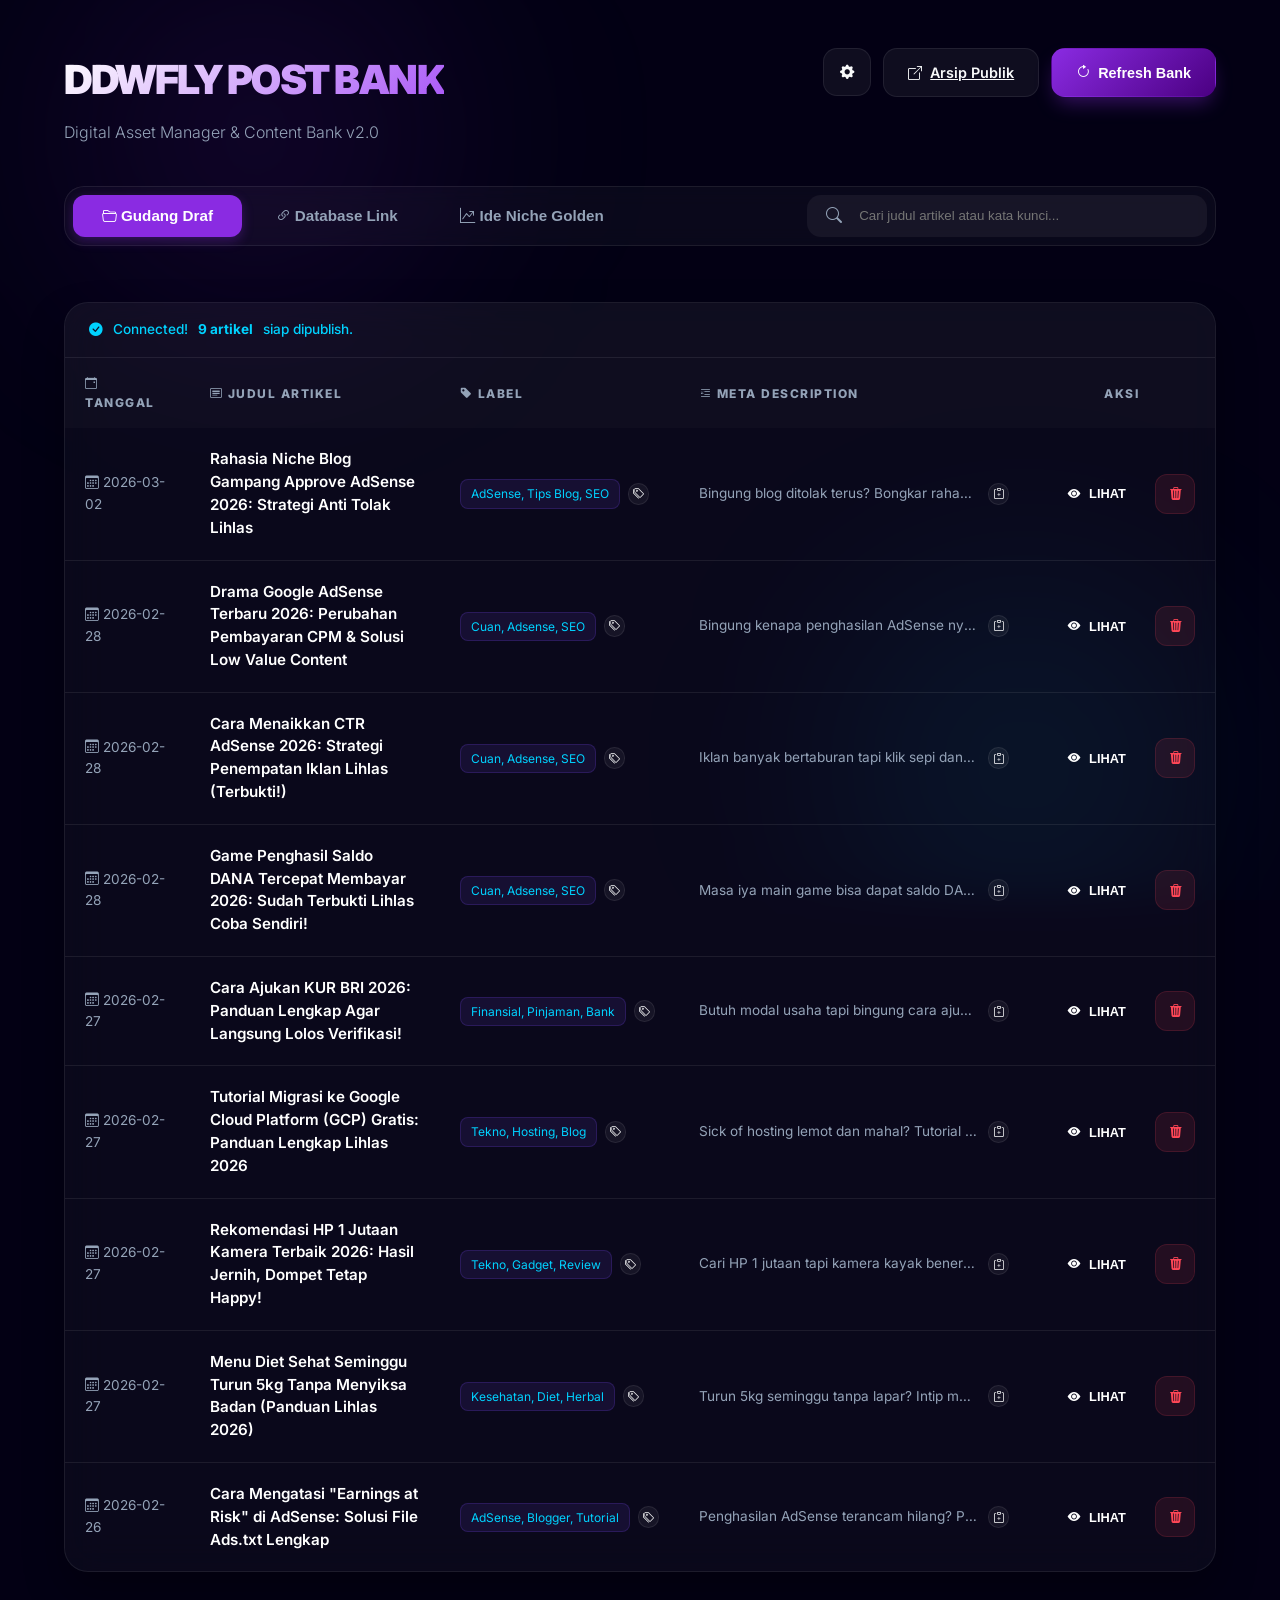
==== index.html @ 3c5c3997 "Add files via upload" ====
<!DOCTYPE html>
<html lang="id">

<head>
    <meta charset="UTF-8">
    <meta name="viewport" content="width=device-width, initial-scale=1.0">
    <title>ddwfly Post Bank | Digital Asset Manager</title>
    <link rel="preconnect" href="https://fonts.googleapis.com">
    <link rel="preconnect" href="https://fonts.gstatic.com" crossorigin>
    <link href="https://fonts.googleapis.com/css2?family=Inter:wght@300;400;500;600;700;800;900&display=swap"
        rel="stylesheet">
    <link rel="stylesheet" href="https://cdn.jsdelivr.net/npm/bootstrap-icons@1.11.1/font/bootstrap-icons.css">
    <link rel="stylesheet" href="style.css">
</head>

<body>
    <!-- Premium Background Effects -->
    <div class="background-glow">
        <div class="glow-1"></div>
        <div class="glow-2"></div>
    </div>

    <div class="container">
        <!-- HEADER -->
        <header>
            <div class="header-top">
                <div class="app-brand">
                    <h1>DDWFLY POST BANK</h1>
                    <p>Digital Asset Manager & Content Bank v2.0</p>
                </div>
                <div class="header-actions">
                    <button class="btn btn-ghost btn-icon" title="Pengaturan" onclick="switchSection('settings')">
                        <i class="bi bi-gear-fill"></i>
                    </button>
                    <a href="arsip-konten.html" target="_blank" class="btn btn-ghost" title="Lihat Mesin Backlink">
                        <i class="bi bi-box-arrow-up-right"></i> Arsip Publik
                    </a>
                    <button class="btn btn-primary" onclick="loadAllData()">
                        <i class="bi bi-arrow-clockwise"></i> Refresh Bank
                    </button>
                </div>
            </div>

            <!-- NAVIGATION & SEARCH -->
            <div class="nav-wrapper">
                <div class="tab-buttons">
                    <button id="tab-posts" class="tab-btn active" onclick="switchTab('posts')">
                        <i class="bi bi-folder2-open"></i> Gudang Draf
                    </button>
                    <button id="tab-links" class="tab-btn" onclick="switchTab('links')">
                        <i class="bi bi-link-45deg"></i> Database Link
                    </button>
                    <button id="tab-niche" class="tab-btn" onclick="switchTab('niche')">
                        <i class="bi bi-graph-up-arrow"></i> Ide Niche Golden
                    </button>
                </div>
                <div class="search-box">
                    <i class="bi bi-search"></i>
                    <input type="text" id="post-search" placeholder="Cari judul artikel atau kata kunci..."
                        onkeyup="filterData()">
                </div>
            </div>
        </header>

        <!-- POST LIST SECTION -->
        <main>
            <section id="posts-container" class="section active">
                <div class="glass-card">
                    <div class="card-status-bar" id="post-status">
                        <i class="bi bi-info-circle"></i> Memuat gudang draf...
                    </div>
                    <div class="table-container">
                        <table>
                            <thead>
                                <tr>
                                    <th><i class="bi bi-calendar-event"></i> Tanggal</th>
                                    <th><i class="bi bi-card-heading"></i> Judul Artikel</th>
                                    <th><i class="bi bi-tag-fill"></i> Label</th>
                                    <th><i class="bi bi-blockquote-left"></i> Meta Description</th>
                                    <th style="text-align: center;">Aksi</th>
                                </tr>
                            </thead>
                            <tbody id="post-list-body">
                                <!-- Data draf masuk di sini -->
                            </tbody>
                        </table>
                    </div>
                </div>
            </section>

            <!-- HIGH CPC NICHE SECTION -->
            <section id="niche-container" class="section">
                <div class="glass-card">
                    <div class="card-status-bar" id="niche-status">
                        <i class="bi bi-gem"></i> Ide Topik dengan CPC AdSense Tinggi (v2026)
                    </div>
                    <div class="table-container">
                        <table>
                            <thead>
                                <tr>
                                    <th><i class="bi bi-lightning-charge"></i> Topik Niche</th>
                                    <th><i class="bi bi-currency-dollar"></i> Estimasi CPC</th>
                                    <th><i class="bi bi-key-fill"></i> Saran Kata Kunci</th>
                                    <th style="text-align: center;">Aksi</th>
                                </tr>
                            </thead>
                            <tbody id="niche-list-body">
                                <!-- Data niche masuk di sini -->
                            </tbody>
                        </table>
                    </div>
                </div>
            </section>

            <!-- DATABASE LINKS SECTION -->
            <section id="links-container" class="section">
                <div class="glass-card">
                    <div class="card-status-bar" id="link-status">
                        <i class="bi bi-link-45deg"></i> Memuat database link...
                    </div>
                    <div class="table-container">
                        <table>
                            <thead>
                                <tr>
                                    <th><i class="bi bi-journal-text"></i> Judul Konten</th>
                                    <th><i class="bi bi-globe"></i> Full URL Link</th>
                                    <th style="text-align: center;">Aksi</th>
                                </tr>
                            </thead>
                            <tbody id="link-list-body">
                                <!-- Data link masuk di sini -->
                            </tbody>
                        </table>
                    </div>
                </div>
            </section>

            <!-- SETTINGS SECTION -->
            <section id="settings" class="section">
                <div class="glass-card" style="max-width: 600px; margin: 0 auto; padding: 2.5rem;">
                    <div
                        style="display: flex; justify-content: space-between; align-items: center; margin-bottom: 2rem;">
                        <h2 style="font-size: 1.5rem; font-weight: 800;">Pengaturan</h2>
                        <button class="btn btn-ghost btn-icon" onclick="switchSection('posts-container')"
                            style="width: 36px; height: 36px; border-radius: 50%;">&times;</button>
                    </div>
                    <div class="form-group">
                        <label>Gemini API Key</label>
                        <input type="password" id="api-key-input" placeholder="Masukkan API Key Bapak...">
                    </div>
                    <div class="form-group">
                        <label>Nama Penulis</label>
                        <input type="text" value="Lihlas" readonly style="opacity: 0.6; cursor: not-allowed;">
                    </div>
                    <button class="btn btn-primary" style="width: 100%; margin-top: 1rem;" onclick="saveApiKey()">Simpan
                        Perubahan</button>
                    <button class="btn btn-ghost" style="width: 100%; margin-top: 1rem;"
                        onclick="switchSection('posts-container')">Tutup & Kembali</button>
                </div>
            </section>
        </main>
    </div>

    <!-- MODAL POST VIEWER -->
    <div class="modal-overlay" id="modal-post-viewer">
        <div class="modal">
            <div class="modal-header">
                <h2 id="viewer-title">Judul Draf</h2>
                <button class="btn btn-ghost btn-icon" onclick="closeModal('post-viewer')"
                    style="width: 36px; height: 36px; border-radius: 50%;">&times;</button>
            </div>
            <div id="viewer-content" class="modal-body">
                <!-- Konten HTML muncul di sini -->
            </div>
            <div class="modal-footer">
                <button class="btn btn-ghost" onclick="closeModal('post-viewer')">Tutup</button>
                <button class="btn btn-primary" onclick="copyViewerContent()">
                    <i class="bi bi-clipboard-check"></i> Salin Kode HTML
                </button>
            </div>
        </div>
    </div>

    <!-- LOAD DATA SCRIPTS -->
    <script src="post_bank.js"></script>
    <script src="internal_links.js"></script>
    <script src="high_cpc_niche.js"></script>
    <script src="script.js"></script>
</body>

</html>
---- style.css ----
:root {
    --bg-color: #030014;
    --card-bg: rgba(255, 255, 255, 0.03);
    --card-border: rgba(255, 255, 255, 0.08);
    --primary: #8a2be2;
    --primary-alt: #4b0082;
    --accent: #00d2ff;
    --accent-glow: rgba(0, 210, 255, 0.3);
    --text-main: #f8f9fa;
    --text-dim: #94a3b8;
    --danger: #ff4d4d;
    --success: #00e676;
    --font-family: 'Inter', -apple-system, BlinkMacSystemFont, 'Segoe UI', Roboto, sans-serif;
    --transition: all 0.3s cubic-bezier(0.4, 0, 0.2, 1);
}

* {
    margin: 0;
    padding: 0;
    box-sizing: border-box;
}

body {
    background-color: var(--bg-color);
    color: var(--text-main);
    font-family: var(--font-family);
    overflow-x: hidden;
    line-height: 1.6;
    min-height: 100vh;
}

/* --- PREMIUM BACKGROUND --- */
.background-glow {
    position: fixed;
    top: 0;
    left: 0;
    width: 100%;
    height: 100%;
    z-index: -1;
    overflow: hidden;
    pointer-events: none;
}

.glow-1 {
    position: absolute;
    top: -10%;
    left: -5%;
    width: 50%;
    height: 50%;
    background: radial-gradient(circle, rgba(138, 43, 226, 0.15) 0%, transparent 70%);
    filter: blur(100px);
    animation: drift 20s infinite alternate;
}

.glow-2 {
    position: absolute;
    bottom: -10%;
    right: -5%;
    width: 50%;
    height: 50%;
    background: radial-gradient(circle, rgba(0, 210, 255, 0.1) 0%, transparent 70%);
    filter: blur(100px);
    animation: drift 25s infinite alternate-reverse;
}

@keyframes drift {
    from {
        transform: translate(0, 0);
    }

    to {
        transform: translate(5%, 5%);
    }
}

/* --- CONTAINER --- */
.container {
    max-width: 1200px;
    margin: 0 auto;
    padding: 3rem 1.5rem;
}

/* --- HEADER --- */
header {
    margin-bottom: 3.5rem;
}

.header-top {
    display: flex;
    justify-content: space-between;
    align-items: flex-start;
    margin-bottom: 2.5rem;
}

.app-brand h1 {
    font-size: 2.5rem;
    font-weight: 900;
    letter-spacing: -1.5px;
    background: linear-gradient(135deg, #fff 0%, #a855f7 100%);
    -webkit-background-clip: text;
    -webkit-text-fill-color: transparent;
    margin-bottom: 0.5rem;
}

.app-brand p {
    font-size: 1rem;
    color: var(--text-dim);
    font-weight: 300;
}

.header-actions {
    display: flex;
    gap: 12px;
}

/* --- BUTTONS --- */
.btn {
    padding: 0.75rem 1.5rem;
    border-radius: 14px;
    font-weight: 600;
    cursor: pointer;
    transition: var(--transition);
    display: flex;
    align-items: center;
    gap: 8px;
    font-size: 0.9rem;
    border: 1px solid transparent;
}

.btn-primary {
    background: linear-gradient(135deg, var(--primary), var(--primary-alt));
    color: white;
    box-shadow: 0 10px 20px -5px rgba(138, 43, 226, 0.4);
}

.btn-primary:hover {
    transform: translateY(-2px);
    box-shadow: 0 15px 25px -5px rgba(138, 43, 226, 0.6);
}

.btn-ghost {
    background: rgba(255, 255, 255, 0.05);
    border: 1px solid var(--card-border);
    color: var(--text-main);
}

.btn-ghost:hover {
    background: rgba(255, 255, 255, 0.1);
    border-color: rgba(255, 255, 255, 0.2);
}

.btn-icon {
    width: 48px;
    height: 48px;
    justify-content: center;
    padding: 0;
}

/* --- NAVIGATION / TABS --- */
.nav-wrapper {
    display: flex;
    justify-content: space-between;
    align-items: center;
    background: rgba(255, 255, 255, 0.03);
    padding: 8px;
    border-radius: 20px;
    border: 1px solid var(--card-border);
    backdrop-filter: blur(10px);
}

.tab-buttons {
    display: flex;
    gap: 5px;
}

.tab-btn {
    padding: 0.8rem 1.8rem;
    border-radius: 12px;
    border: none;
    background: transparent;
    color: var(--text-dim);
    font-weight: 600;
    cursor: pointer;
    transition: var(--transition);
    font-size: 0.95rem;
}

.tab-btn.active {
    background: var(--primary);
    color: white;
    box-shadow: 0 4px 12px rgba(138, 43, 226, 0.3);
}

.search-box {
    position: relative;
    max-width: 400px;
    width: 100%;
}

.search-box i {
    position: absolute;
    left: 1.2rem;
    top: 50%;
    transform: translateY(-50%);
    color: var(--text-dim);
}

.search-box input {
    width: 100%;
    background: rgba(255, 255, 255, 0.05);
    border: 1px solid transparent;
    border-radius: 14px;
    padding: 0.8rem 1rem 0.8rem 3.2rem;
    color: white;
    outline: none;
    transition: var(--transition);
}

.search-box input:focus {
    background: rgba(255, 255, 255, 0.08);
    border-color: var(--primary);
    box-shadow: 0 0 0 4px rgba(138, 43, 226, 0.2);
}

/* --- CARDS & TABLES --- */
.glass-card {
    background: var(--card-bg);
    border: 1px solid var(--card-border);
    border-radius: 24px;
    padding: 0;
    backdrop-filter: blur(20px);
    overflow: hidden;
    box-shadow: 0 20px 40px rgba(0, 0, 0, 0.3);
}

.card-status-bar {
    padding: 1rem 1.5rem;
    background: rgba(255, 255, 255, 0.02);
    border-bottom: 1px solid var(--card-border);
    display: flex;
    align-items: center;
    gap: 10px;
    color: var(--accent);
    font-size: 0.85rem;
    font-weight: 500;
}

.table-container {
    overflow-x: auto;
}

table {
    width: 100%;
    border-collapse: collapse;
}

th {
    padding: 1rem 1.25rem;
    text-align: left;
    font-size: 0.75rem;
    text-transform: uppercase;
    letter-spacing: 1.5px;
    color: var(--text-dim);
    font-weight: 800;
    background: rgba(255, 255, 255, 0.02);
}

td {
    padding: 1.25rem;
    border-bottom: 1px solid var(--card-border);
    font-size: 0.95rem;
    vertical-align: middle;
}

tr {
    transition: var(--transition);
}

tr:hover {
    background: rgba(255, 255, 255, 0.03);
}

tr:last-child td {
    border-bottom: none;
}

.date-cell {
    width: 130px;
    color: var(--text-dim);
    font-size: 0.85rem;
}

.title-cell {
    font-weight: 600;
    color: #fff;
    min-width: 250px;
    line-height: 1.5;
}

.label-cell {
    width: 220px;
}

.meta-cell {
    color: var(--text-dim);
    max-width: 350px;
    white-space: nowrap;
    overflow: hidden;
    text-overflow: ellipsis;
}

.meta-cell a:hover {
    text-decoration: underline !important;
    opacity: 0.8;
}

/* Action Buttons */
.action-wrapper {
    display: flex;
    align-items: center;
    justify-content: center;
    gap: 10px;
}

.btn-view {
    padding: 0.6rem 1.2rem;
    background: var(--primary-gradient);
    color: #fff !important;
    border-radius: 12px;
    font-weight: 600;
    font-size: 0.8rem;
    display: flex;
    align-items: center;
    gap: 8px;
    border: none;
    cursor: pointer;
    transition: var(--transition);
}

.btn-delete {
    width: 40px;
    height: 40px;
    display: flex;
    align-items: center;
    justify-content: center;
    background: rgba(255, 71, 87, 0.1);
    color: #ff4757;
    border: 1px solid rgba(255, 71, 87, 0.15);
    border-radius: 12px;
    transition: var(--transition);
    cursor: pointer;
}

.btn-delete:hover {
    background: #ff4757;
    color: #fff;
    transform: translateY(-2px);
}

/* --- SECTIONS --- */
.section {
    display: none;
    animation: slideUp 0.6s cubic-bezier(0.16, 1, 0.3, 1);
}

.section.active {
    display: block;
}

@keyframes slideUp {
    from {
        opacity: 0;
        transform: translateY(20px);
    }

    to {
        opacity: 1;
        transform: translateY(0);
    }
}

/* --- MODAL --- */
.modal-overlay {
    position: fixed;
    top: 0;
    left: 0;
    width: 100%;
    height: 100%;
    background: rgba(0, 0, 0, 0.85);
    backdrop-filter: blur(12px);
    display: none;
    z-index: 1000;
    align-items: center;
    justify-content: center;
    padding: 2rem;
}

.modal {
    background: #0a0a0f;
    width: 100%;
    max-width: 1100px;
    height: 90vh;
    border-radius: 32px;
    border: 1px solid var(--card-border);
    display: flex;
    flex-direction: column;
    overflow: hidden;
    box-shadow: 0 50px 100px -20px rgba(0, 0, 0, 0.7);
}

.modal-header {
    padding: 1.5rem 2.5rem;
    border-bottom: 1px solid var(--card-border);
    display: flex;
    justify-content: space-between;
    align-items: center;
    background: rgba(255, 255, 255, 0.02);
}

.modal-header h2 {
    font-size: 1.25rem;
    color: var(--accent);
}

.modal-body {
    flex: 1;
    overflow-y: auto;
    padding: 3rem;
    background: #ffffff;
    color: #1a1a1a;
    font-family: 'Georgia', serif;
    line-height: 1.8;
}

.modal-footer {
    padding: 1.5rem 2.5rem;
    border-top: 1px solid var(--card-border);
    display: flex;
    justify-content: flex-end;
    gap: 12px;
    background: rgba(255, 255, 255, 0.02);
}

/* --- UTILS --- */
.spin {
    animation: rotate 1.5s linear infinite;
    display: inline-block;
}

@keyframes rotate {
    from {
        transform: rotate(0deg);
    }

    to {
        transform: rotate(360deg);
    }
}

.form-group {
    margin-bottom: 1.5rem;
}

.form-group label {
    display: block;
    margin-bottom: 0.6rem;
    font-size: 0.85rem;
    font-weight: 600;
    color: var(--text-dim);
}

.form-group input {
    width: 100%;
    background: rgba(255, 255, 255, 0.05);
    border: 1px solid var(--card-border);
    border-radius: 12px;
    padding: 1rem;
    color: white;
    outline: none;
}

.form-group input:focus {
    border-color: var(--primary);
}

/* Scrollbars */
::-webkit-scrollbar {
    width: 10px;
}

::-webkit-scrollbar-track {
    background: rgba(255, 255, 255, 0.02);
}

::-webkit-scrollbar-thumb {
    background: rgba(255, 255, 255, 0.1);
    border-radius: 10px;
}

::-webkit-scrollbar-thumb:hover {
    background: rgba(255, 255, 255, 0.2);
}

/* Modal Body Scrollbar */
.modal-body::-webkit-scrollbar-track {
    background: #f1f1f1;
}

.modal-body::-webkit-scrollbar-thumb {
    background: #ccc;
}
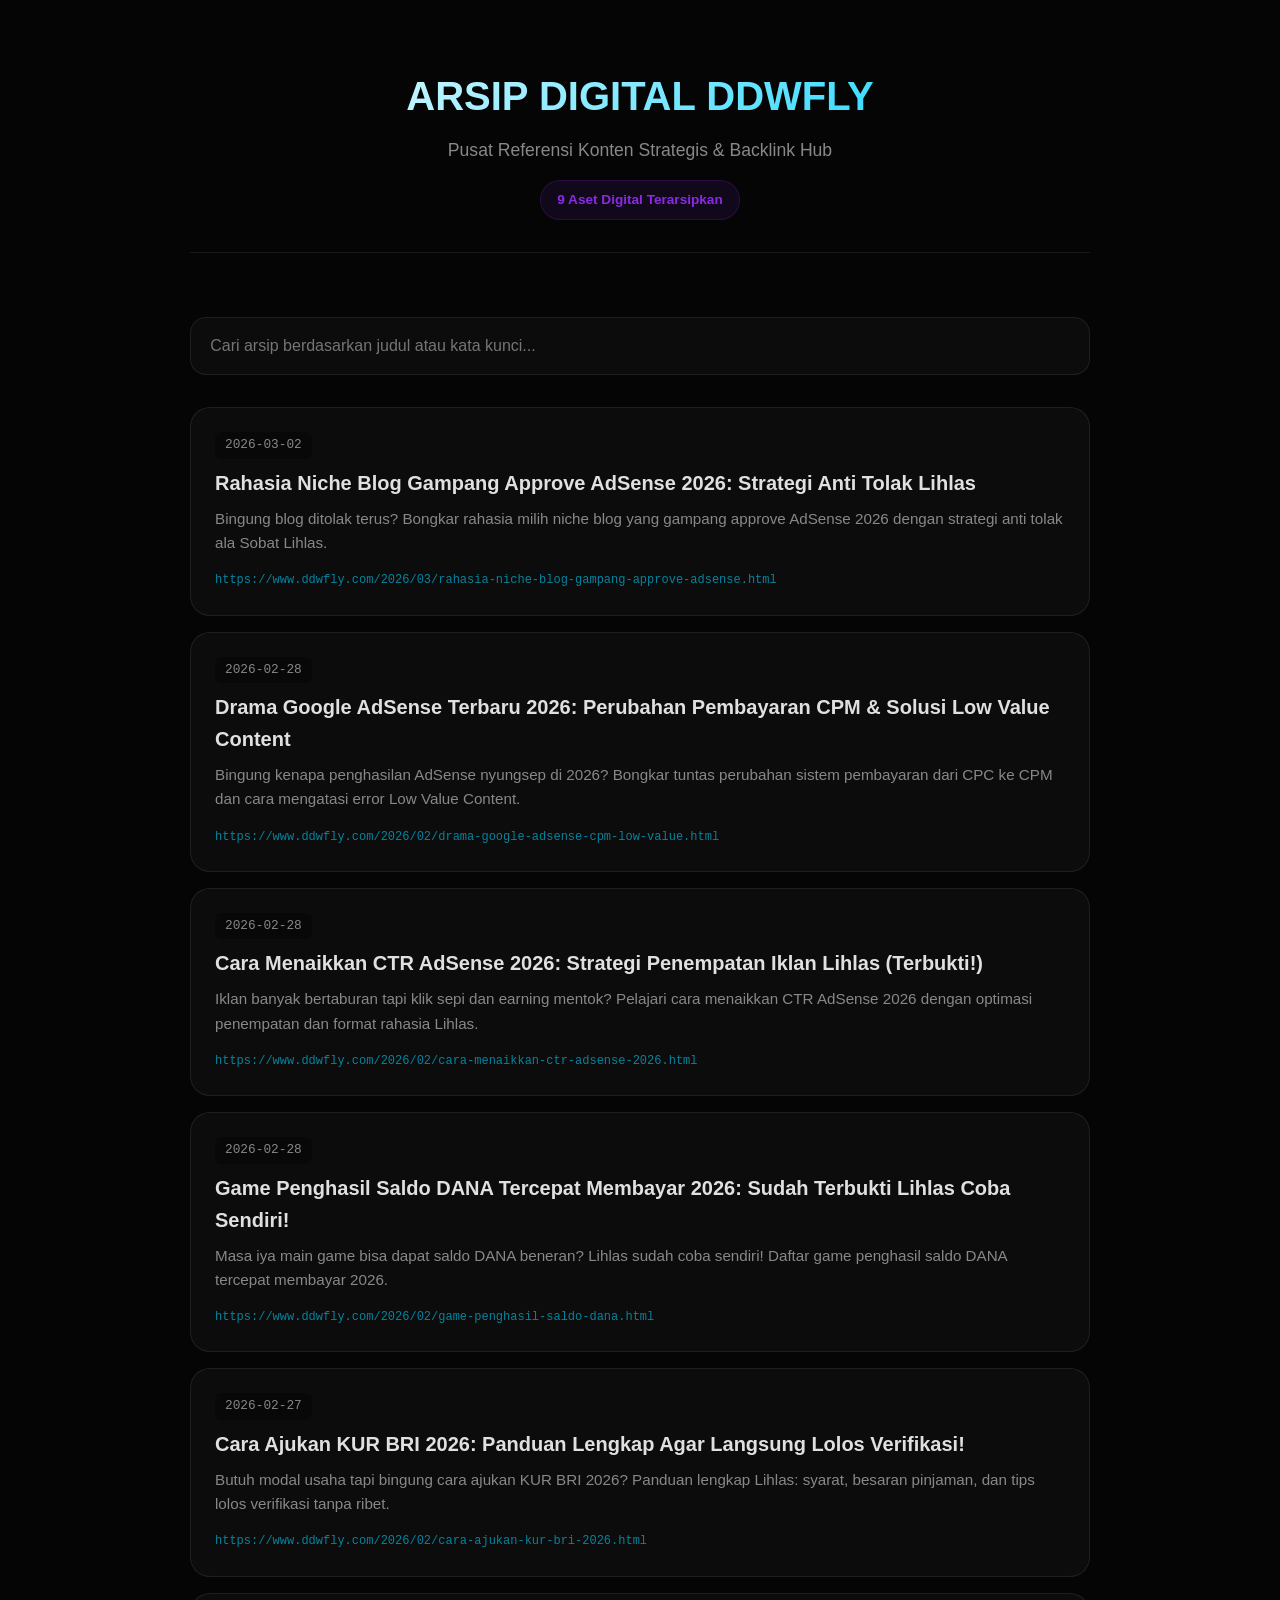
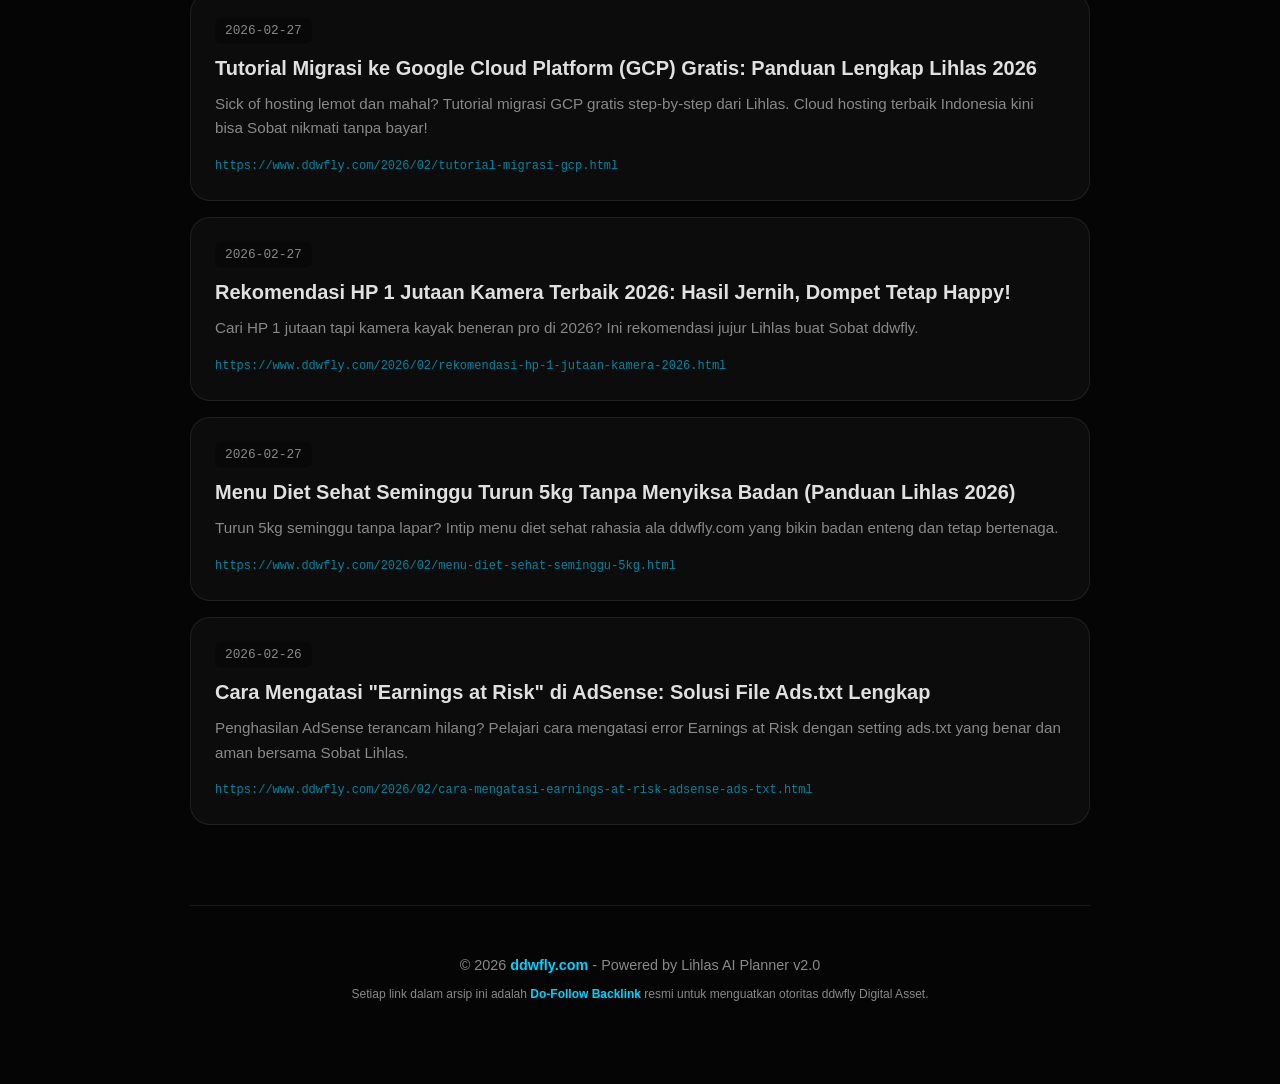
==== commit 20748756: "Add files via upload" ====
--- a/index.html
+++ b/index.html
@@ -4,188 +4,290 @@
 <head>
     <meta charset="UTF-8">
     <meta name="viewport" content="width=device-width, initial-scale=1.0">
-    <title>ddwfly Post Bank | Digital Asset Manager</title>
+    <title>Arsip Digital ddwfly | Pustaka Konten & Backlink Hub 2026</title>
+    <meta name="description"
+        content="Koleksi lengkap artikel, panduan SEO, dan tutorial teknologi terbaru dari ddwfly.com. Sumber referensi terverifikasi oleh Sobat Lihlas.">
+
+    <!-- Google Fonts -->
     <link rel="preconnect" href="https://fonts.googleapis.com">
     <link rel="preconnect" href="https://fonts.gstatic.com" crossorigin>
-    <link href="https://fonts.googleapis.com/css2?family=Inter:wght@300;400;500;600;700;800;900&display=swap"
+    <link
+        href="https://fonts.googleapis.com/css2?family=Plus+Jakarta+Sans:wght@300;400;600;800&family=JetBrains+Mono:wght@400;700&display=swap"
         rel="stylesheet">
-    <link rel="stylesheet" href="https://cdn.jsdelivr.net/npm/bootstrap-icons@1.11.1/font/bootstrap-icons.css">
-    <link rel="stylesheet" href="style.css">
+
+    <style>
+        :root {
+            --bg: #050505;
+            --accent: #00d2ff;
+            --primary: #8a2be2;
+            --text-main: #e0e0e0;
+            --text-dim: #888888;
+            --card-bg: rgba(255, 255, 255, 0.03);
+            --border: rgba(255, 255, 255, 0.08);
+        }
+
+        * {
+            margin: 0;
+            padding: 0;
+            box-sizing: border-box;
+        }
+
+        body {
+            background-color: var(--bg);
+            color: var(--text-main);
+            font-family: 'Plus Jakarta Sans', sans-serif;
+            line-height: 1.6;
+            padding: 2rem 1rem;
+        }
+
+        .container {
+            max-width: 900px;
+            margin: 0 auto;
+        }
+
+        header {
+            text-align: center;
+            margin-bottom: 4rem;
+            padding: 2rem 0;
+            border-bottom: 1px solid var(--border);
+        }
+
+        header h1 {
+            font-size: 2.5rem;
+            font-weight: 800;
+            background: linear-gradient(135deg, #fff, var(--accent));
+            -webkit-background-clip: text;
+            -webkit-text-fill-color: transparent;
+            margin-bottom: 0.5rem;
+        }
+
+        header p {
+            color: var(--text-dim);
+            font-size: 1.1rem;
+        }
+
+        .archive-stats {
+            display: inline-block;
+            margin-top: 1rem;
+            padding: 0.5rem 1rem;
+            background: rgba(138, 43, 226, 0.1);
+            border: 1px solid rgba(138, 43, 226, 0.2);
+            border-radius: 50px;
+            font-size: 0.85rem;
+            color: var(--primary);
+            font-weight: 600;
+        }
+
+        /* --- SEARCH BOX --- */
+        .search-container {
+            margin-bottom: 2rem;
+        }
+
+        #search-input {
+            width: 100%;
+            background: var(--card-bg);
+            border: 1px solid var(--border);
+            padding: 1.2rem;
+            border-radius: 16px;
+            color: white;
+            font-size: 1rem;
+            outline: none;
+            transition: all 0.3s ease;
+        }
+
+        #search-input:focus {
+            border-color: var(--accent);
+            box-shadow: 0 0 20px rgba(0, 210, 255, 0.1);
+        }
+
+        /* --- LIST STYLE --- */
+        .item-list {
+            list-style: none;
+        }
+
+        .item {
+            display: flex;
+            flex-direction: column;
+            padding: 1.5rem;
+            margin-bottom: 1rem;
+            background: var(--card-bg);
+            border: 1px solid var(--border);
+            border-radius: 20px;
+            transition: all 0.3s cubic-bezier(0.4, 0, 0.2, 1);
+            text-decoration: none;
+        }
+
+        .item:hover {
+            transform: translateX(10px);
+            background: rgba(255, 255, 255, 0.05);
+            border-color: var(--accent);
+        }
+
+        .item-header {
+            display: flex;
+            justify-content: space-between;
+            align-items: center;
+            margin-bottom: 0.5rem;
+        }
+
+        .date {
+            font-family: 'JetBrains Mono', monospace;
+            font-size: 0.8rem;
+            color: var(--text-dim);
+            background: rgba(0, 0, 0, 0.3);
+            padding: 3px 10px;
+            border-radius: 6px;
+        }
+
+        .title {
+            font-size: 1.25rem;
+            font-weight: 700;
+            color: var(--text-main);
+            margin-bottom: 0.5rem;
+        }
+
+        .description {
+            font-size: 0.95rem;
+            color: var(--text-dim);
+            display: -webkit-box;
+            -webkit-line-clamp: 2;
+            -webkit-box-orient: vertical;
+            overflow: hidden;
+        }
+
+        .url-preview {
+            margin-top: 1rem;
+            font-family: 'JetBrains Mono', monospace;
+            font-size: 0.75rem;
+            color: var(--accent);
+            opacity: 0.6;
+            word-break: break-all;
+        }
+
+        /* --- FOOTER --- */
+        footer {
+            margin-top: 5rem;
+            text-align: center;
+            padding: 3rem 0;
+            border-top: 1px solid var(--border);
+            color: var(--text-dim);
+            font-size: 0.9rem;
+        }
+
+        footer strong {
+            color: var(--accent);
+        }
+
+        /* LOADING SPIN */
+        .loading {
+            text-align: center;
+            padding: 4rem;
+            color: var(--accent);
+            font-weight: 700;
+        }
+
+        @media (max-width: 600px) {
+            header h1 {
+                font-size: 1.8rem;
+            }
+
+            .item:hover {
+                transform: none;
+            }
+        }
+    </style>
 </head>
 
 <body>
-    <!-- Premium Background Effects -->
-    <div class="background-glow">
-        <div class="glow-1"></div>
-        <div class="glow-2"></div>
+
+    <div class="container">
+        <header>
+            <h1>ARSIP DIGITAL DDWFLY</h1>
+            <p>Pusat Referensi Konten Strategis & Backlink Hub</p>
+            <div id="stats" class="archive-stats">Menghitung database...</div>
+        </header>
+
+        <div class="search-container">
+            <input type="text" id="search-input" placeholder="Cari arsip berdasarkan judul atau kata kunci..."
+                onkeyup="filterItems()">
+        </div>
+
+        <div id="loading" class="loading">SINKRONISASI DATABASE...</div>
+        <div id="archive-list" class="item-list"></div>
+
+        <footer>
+            <p>&copy; 2026 <strong>ddwfly.com</strong> - Powered by Lihlas AI Planner v2.0</p>
+            <p style="margin-top: 8px; font-size: 0.75rem;">Setiap link dalam arsip ini adalah <strong>Do-Follow
+                    Backlink</strong> resmi untuk menguatkan otoritas ddwfly Digital Asset.</p>
+        </footer>
     </div>
 
-    <div class="container">
-        <!-- HEADER -->
-        <header>
-            <div class="header-top">
-                <div class="app-brand">
-                    <h1>DDWFLY POST BANK</h1>
-                    <p>Digital Asset Manager & Content Bank v2.0</p>
-                </div>
-                <div class="header-actions">
-                    <button class="btn btn-ghost btn-icon" title="Pengaturan" onclick="switchSection('settings')">
-                        <i class="bi bi-gear-fill"></i>
-                    </button>
-                    <a href="arsip-konten.html" target="_blank" class="btn btn-ghost" title="Lihat Mesin Backlink">
-                        <i class="bi bi-box-arrow-up-right"></i> Arsip Publik
-                    </a>
-                    <button class="btn btn-primary" onclick="loadAllData()">
-                        <i class="bi bi-arrow-clockwise"></i> Refresh Bank
-                    </button>
-                </div>
-            </div>
-
-            <!-- NAVIGATION & SEARCH -->
-            <div class="nav-wrapper">
-                <div class="tab-buttons">
-                    <button id="tab-posts" class="tab-btn active" onclick="switchTab('posts')">
-                        <i class="bi bi-folder2-open"></i> Gudang Draf
-                    </button>
-                    <button id="tab-links" class="tab-btn" onclick="switchTab('links')">
-                        <i class="bi bi-link-45deg"></i> Database Link
-                    </button>
-                    <button id="tab-niche" class="tab-btn" onclick="switchTab('niche')">
-                        <i class="bi bi-graph-up-arrow"></i> Ide Niche Golden
-                    </button>
-                </div>
-                <div class="search-box">
-                    <i class="bi bi-search"></i>
-                    <input type="text" id="post-search" placeholder="Cari judul artikel atau kata kunci..."
-                        onkeyup="filterData()">
-                </div>
-            </div>
-        </header>
-
-        <!-- POST LIST SECTION -->
-        <main>
-            <section id="posts-container" class="section active">
-                <div class="glass-card">
-                    <div class="card-status-bar" id="post-status">
-                        <i class="bi bi-info-circle"></i> Memuat gudang draf...
+    <!-- DATA SOURCE (OFFLINE FALLBACK) -->
+    <script src="post_bank.js"></script>
+
+    <!-- DATA FETCHER SCRIPT -->
+    <script>
+        let allData = [];
+
+        async function init() {
+            try {
+                // 1. Coba fetch JSON (Berhasil jika di hosting/server)
+                const response = await fetch('post_bank.json?t=' + new Date().getTime());
+                allData = await response.json();
+                console.log("Database Sync: JSON Connected.");
+            } catch (err) {
+                // 2. Fallback ke post_bank.js (Berhasil jika dijalankan lokal/file protocol)
+                console.warn("Database Sync: JSON Failed, switching to JS source...");
+                if (typeof offlinePostData !== 'undefined') {
+                    allData = offlinePostData;
+                } else {
+                    document.getElementById('loading').innerHTML = "<span style='color:red;'>Gagal sinkron database. Pastikan file post_bank.json atau post_bank.js ada di folder ini.</span>";
+                    return;
+                }
+            }
+
+            // Sortir terbaru
+            allData.sort((a, b) => (b.date || '').localeCompare(a.date || ''));
+
+            renderItems(allData);
+            document.getElementById('loading').style.display = 'none';
+            document.getElementById('stats').innerText = `${allData.length} Aset Digital Terarsipkan`;
+        }
+
+        function renderItems(data) {
+            const listContainer = document.getElementById('archive-list');
+            listContainer.innerHTML = '';
+
+            data.forEach(item => {
+                const article = document.createElement('a');
+                article.href = item.url;
+                article.target = "_blank";
+                article.className = 'item';
+                article.innerHTML = `
+                    <div class="item-header">
+                        <span class="date">${item.date || 'No Date'}</span>
+                        <span style="color: var(--accent); font-size: 1.2rem;"><i class="bi bi-box-arrow-up-right"></i></span>
                     </div>
-                    <div class="table-container">
-                        <table>
-                            <thead>
-                                <tr>
-                                    <th><i class="bi bi-calendar-event"></i> Tanggal</th>
-                                    <th><i class="bi bi-card-heading"></i> Judul Artikel</th>
-                                    <th><i class="bi bi-tag-fill"></i> Label</th>
-                                    <th><i class="bi bi-blockquote-left"></i> Meta Description</th>
-                                    <th style="text-align: center;">Aksi</th>
-                                </tr>
-                            </thead>
-                            <tbody id="post-list-body">
-                                <!-- Data draf masuk di sini -->
-                            </tbody>
-                        </table>
-                    </div>
-                </div>
-            </section>
-
-            <!-- HIGH CPC NICHE SECTION -->
-            <section id="niche-container" class="section">
-                <div class="glass-card">
-                    <div class="card-status-bar" id="niche-status">
-                        <i class="bi bi-gem"></i> Ide Topik dengan CPC AdSense Tinggi (v2026)
-                    </div>
-                    <div class="table-container">
-                        <table>
-                            <thead>
-                                <tr>
-                                    <th><i class="bi bi-lightning-charge"></i> Topik Niche</th>
-                                    <th><i class="bi bi-currency-dollar"></i> Estimasi CPC</th>
-                                    <th><i class="bi bi-key-fill"></i> Saran Kata Kunci</th>
-                                    <th style="text-align: center;">Aksi</th>
-                                </tr>
-                            </thead>
-                            <tbody id="niche-list-body">
-                                <!-- Data niche masuk di sini -->
-                            </tbody>
-                        </table>
-                    </div>
-                </div>
-            </section>
-
-            <!-- DATABASE LINKS SECTION -->
-            <section id="links-container" class="section">
-                <div class="glass-card">
-                    <div class="card-status-bar" id="link-status">
-                        <i class="bi bi-link-45deg"></i> Memuat database link...
-                    </div>
-                    <div class="table-container">
-                        <table>
-                            <thead>
-                                <tr>
-                                    <th><i class="bi bi-journal-text"></i> Judul Konten</th>
-                                    <th><i class="bi bi-globe"></i> Full URL Link</th>
-                                    <th style="text-align: center;">Aksi</th>
-                                </tr>
-                            </thead>
-                            <tbody id="link-list-body">
-                                <!-- Data link masuk di sini -->
-                            </tbody>
-                        </table>
-                    </div>
-                </div>
-            </section>
-
-            <!-- SETTINGS SECTION -->
-            <section id="settings" class="section">
-                <div class="glass-card" style="max-width: 600px; margin: 0 auto; padding: 2.5rem;">
-                    <div
-                        style="display: flex; justify-content: space-between; align-items: center; margin-bottom: 2rem;">
-                        <h2 style="font-size: 1.5rem; font-weight: 800;">Pengaturan</h2>
-                        <button class="btn btn-ghost btn-icon" onclick="switchSection('posts-container')"
-                            style="width: 36px; height: 36px; border-radius: 50%;">&times;</button>
-                    </div>
-                    <div class="form-group">
-                        <label>Gemini API Key</label>
-                        <input type="password" id="api-key-input" placeholder="Masukkan API Key Bapak...">
-                    </div>
-                    <div class="form-group">
-                        <label>Nama Penulis</label>
-                        <input type="text" value="Lihlas" readonly style="opacity: 0.6; cursor: not-allowed;">
-                    </div>
-                    <button class="btn btn-primary" style="width: 100%; margin-top: 1rem;" onclick="saveApiKey()">Simpan
-                        Perubahan</button>
-                    <button class="btn btn-ghost" style="width: 100%; margin-top: 1rem;"
-                        onclick="switchSection('posts-container')">Tutup & Kembali</button>
-                </div>
-            </section>
-        </main>
-    </div>
-
-    <!-- MODAL POST VIEWER -->
-    <div class="modal-overlay" id="modal-post-viewer">
-        <div class="modal">
-            <div class="modal-header">
-                <h2 id="viewer-title">Judul Draf</h2>
-                <button class="btn btn-ghost btn-icon" onclick="closeModal('post-viewer')"
-                    style="width: 36px; height: 36px; border-radius: 50%;">&times;</button>
-            </div>
-            <div id="viewer-content" class="modal-body">
-                <!-- Konten HTML muncul di sini -->
-            </div>
-            <div class="modal-footer">
-                <button class="btn btn-ghost" onclick="closeModal('post-viewer')">Tutup</button>
-                <button class="btn btn-primary" onclick="copyViewerContent()">
-                    <i class="bi bi-clipboard-check"></i> Salin Kode HTML
-                </button>
-            </div>
-        </div>
-    </div>
-
-    <!-- LOAD DATA SCRIPTS -->
-    <script src="post_bank.js"></script>
-    <script src="internal_links.js"></script>
-    <script src="high_cpc_niche.js"></script>
-    <script src="script.js"></script>
+                    <div class="title">${item.title}</div>
+                    <div class="description">${item.meta_description || 'Referensi konten berkualitas dari ddwfly.com.'}</div>
+                    <div class="url-preview">${item.url}</div>
+                `;
+                listContainer.appendChild(article);
+            });
+        }
+
+        function filterItems() {
+            const term = document.getElementById('search-input').value.toLowerCase();
+            const filtered = allData.filter(item =>
+                item.title.toLowerCase().includes(term) ||
+                (item.meta_description && item.meta_description.toLowerCase().includes(term))
+            );
+            renderItems(filtered);
+        }
+
+        // Start
+        init();
+    </script>
 </body>
 
 </html>
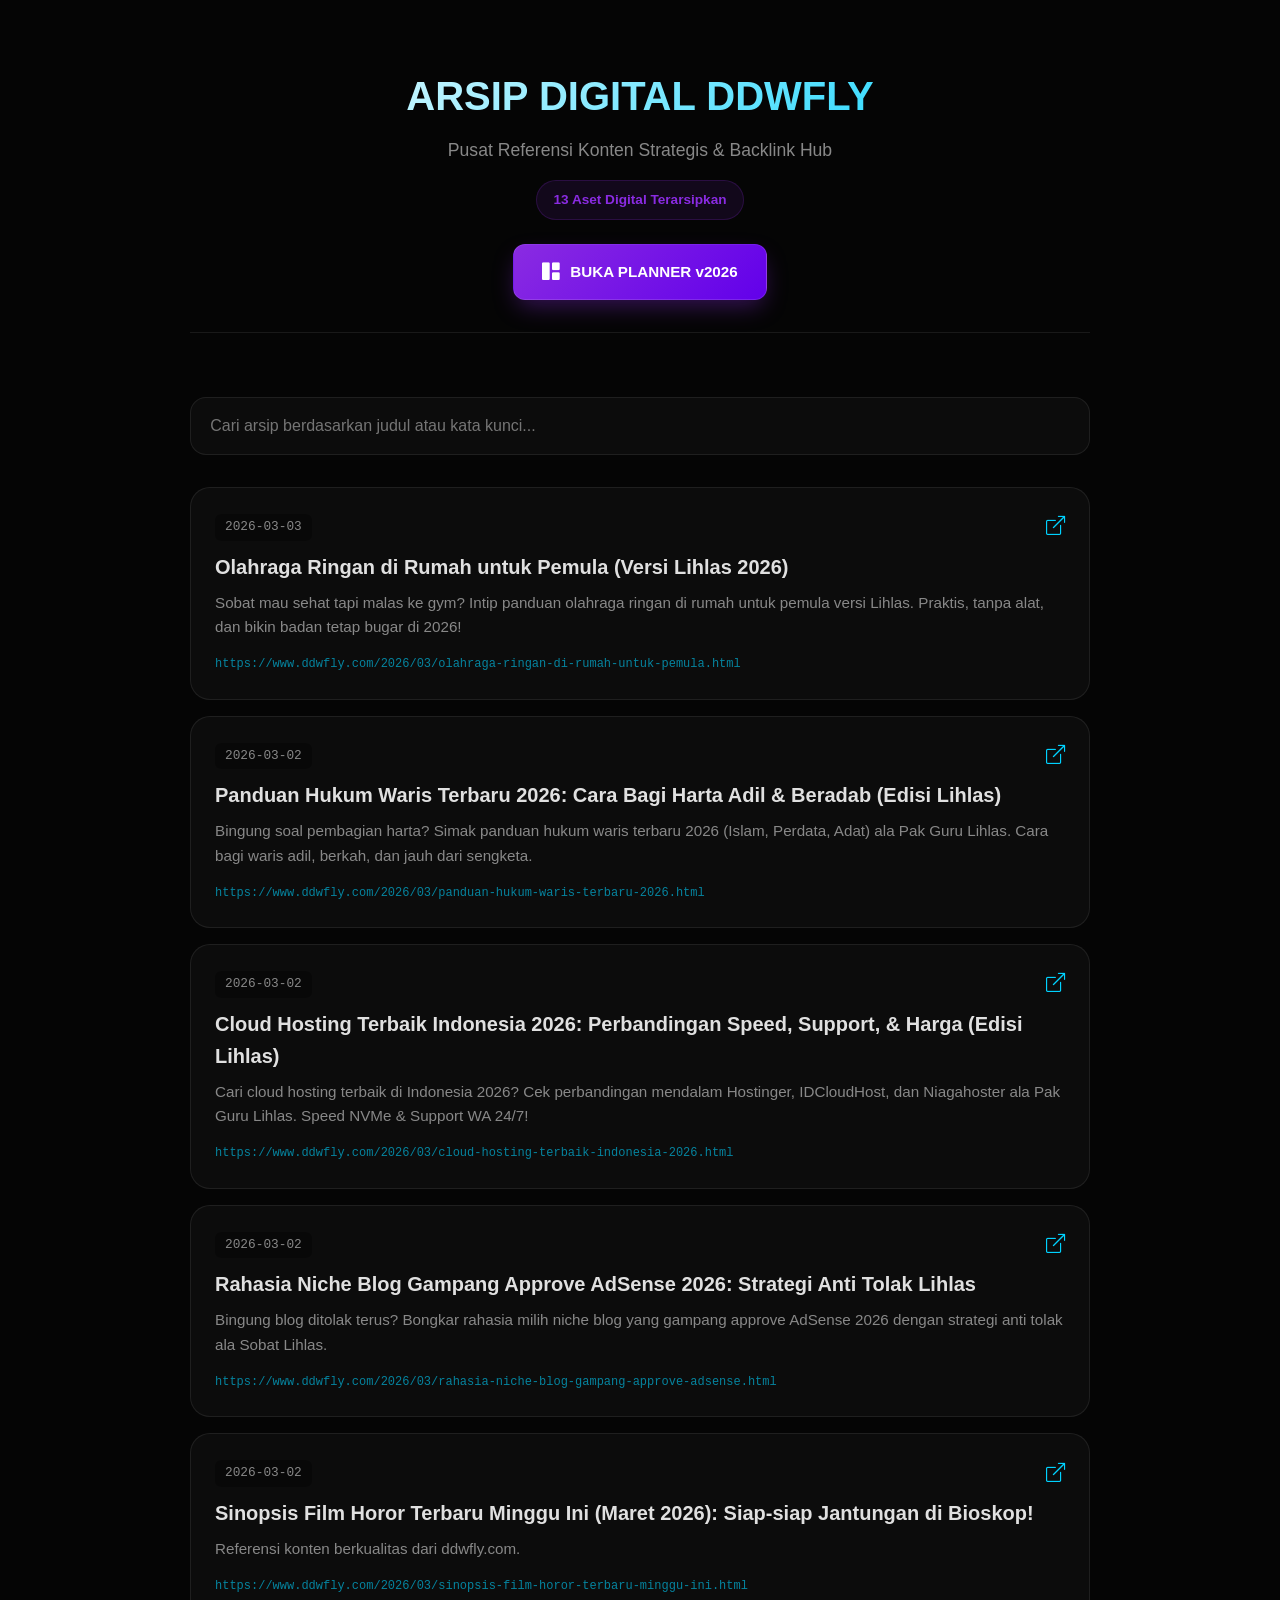
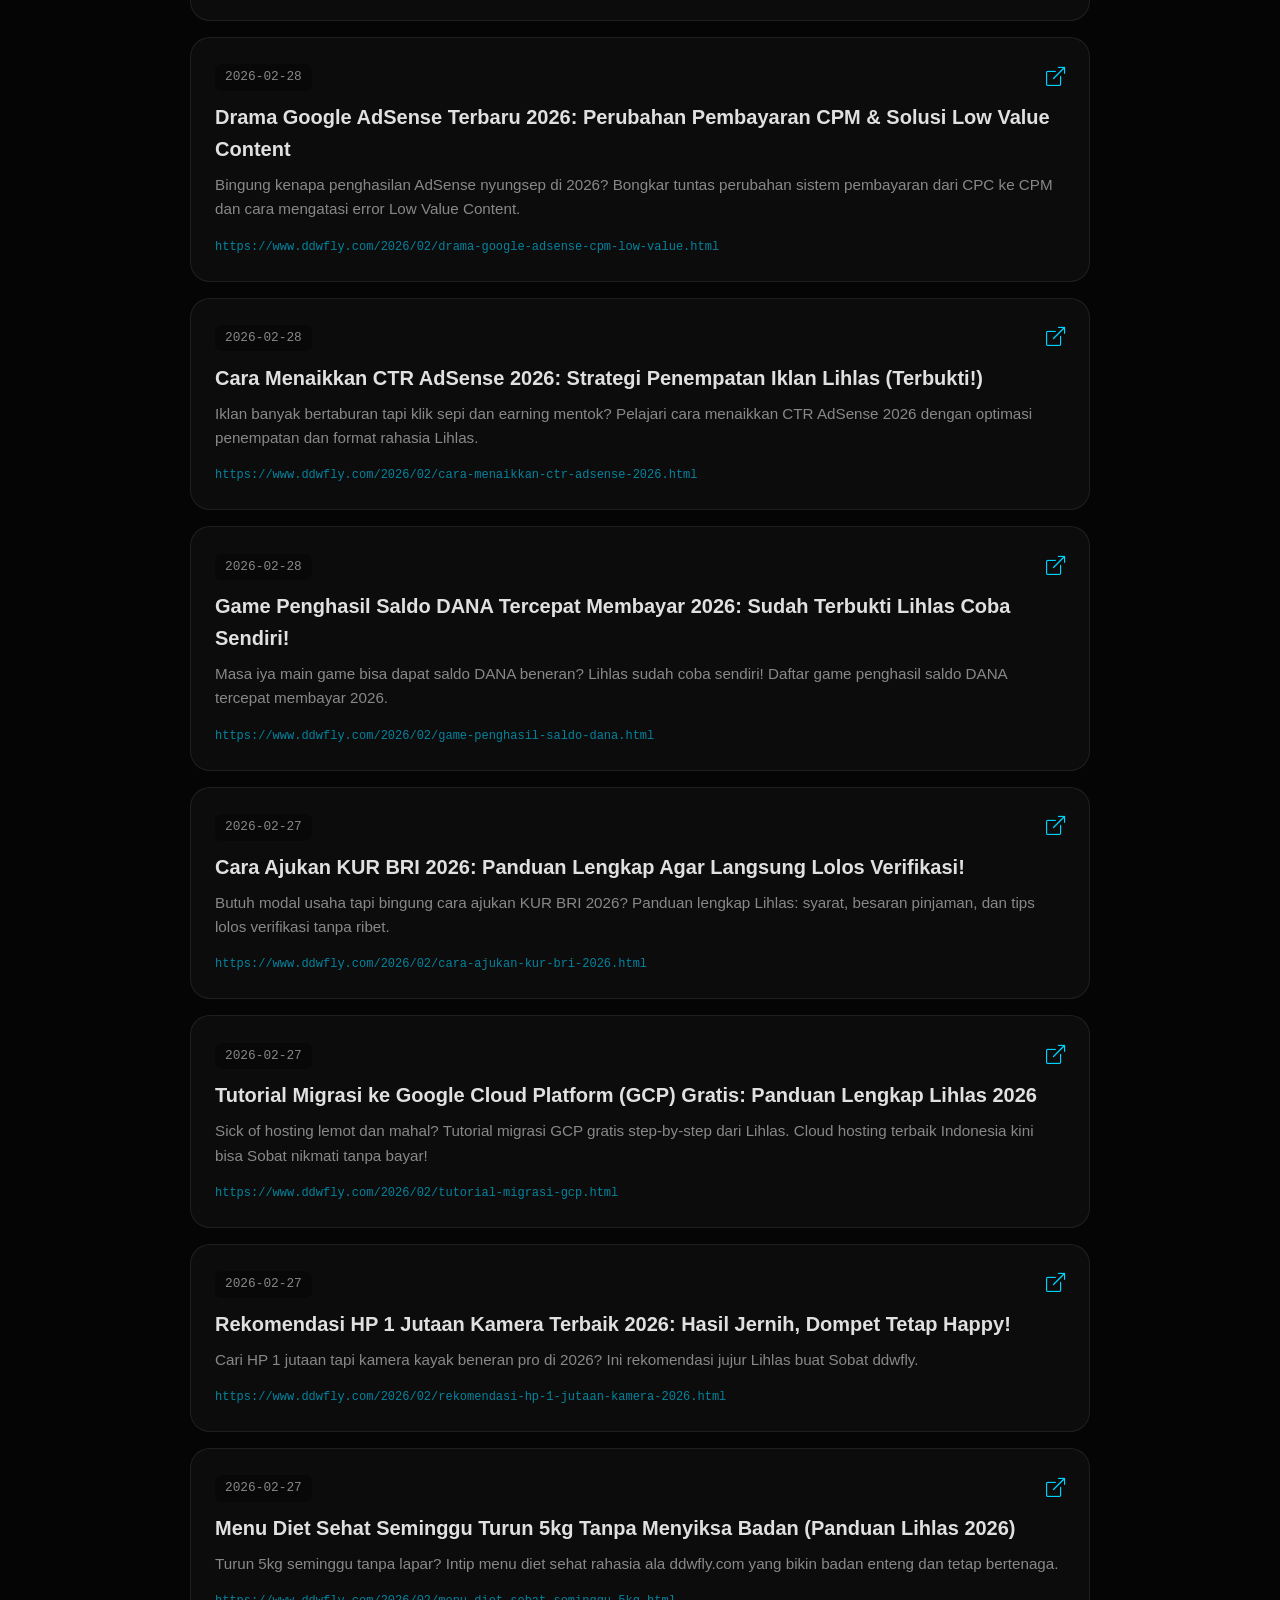
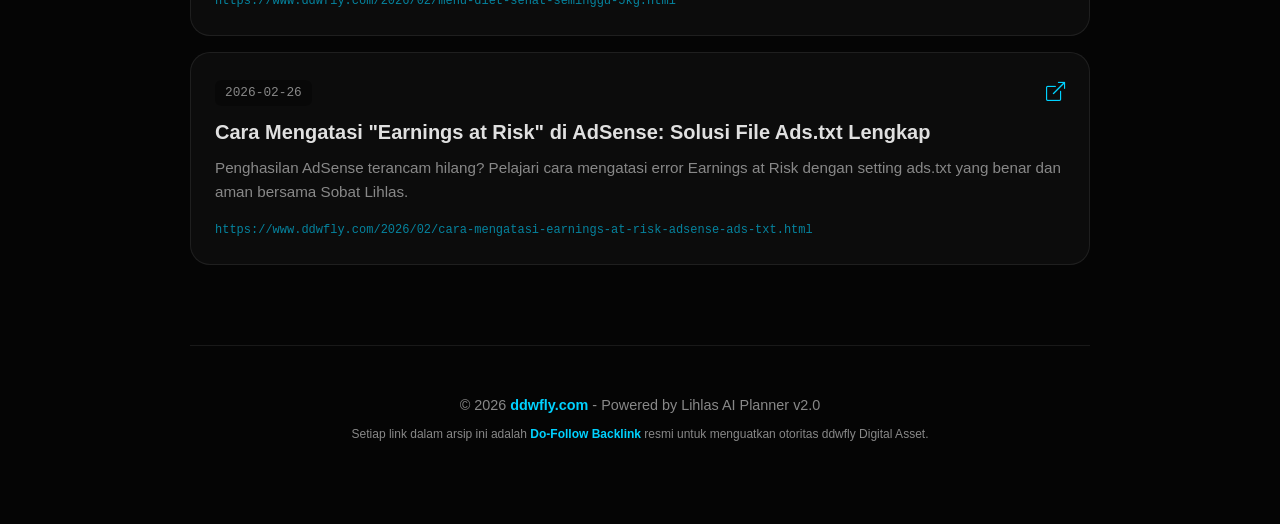
==== commit 67bf7130: "Add files via upload" ====
--- a/index.html
+++ b/index.html
@@ -14,6 +14,7 @@
     <link
         href="https://fonts.googleapis.com/css2?family=Plus+Jakarta+Sans:wght@300;400;600;800&family=JetBrains+Mono:wght@400;700&display=swap"
         rel="stylesheet">
+    <link rel="stylesheet" href="https://cdn.jsdelivr.net/npm/bootstrap-icons@1.11.1/font/bootstrap-icons.css">
 
     <style>
         :root {
@@ -57,6 +58,7 @@
             font-weight: 800;
             background: linear-gradient(135deg, #fff, var(--accent));
             -webkit-background-clip: text;
+            background-clip: text;
             -webkit-text-fill-color: transparent;
             margin-bottom: 0.5rem;
         }
@@ -151,6 +153,7 @@
             color: var(--text-dim);
             display: -webkit-box;
             -webkit-line-clamp: 2;
+            line-clamp: 2;
             -webkit-box-orient: vertical;
             overflow: hidden;
         }
@@ -178,6 +181,34 @@
             color: var(--accent);
         }
 
+        /* --- NAVIGATION BUTTON --- */
+        .btn-nav-planner {
+            display: inline-flex;
+            align-items: center;
+            gap: 10px;
+            background: linear-gradient(135deg, var(--primary), #6200ea);
+            color: white;
+            text-decoration: none;
+            padding: 0.8rem 1.8rem;
+            border-radius: 12px;
+            font-weight: 700;
+            font-size: 0.95rem;
+            margin-top: 1.5rem;
+            transition: all 0.3s cubic-bezier(0.23, 1, 0.32, 1);
+            box-shadow: 0 10px 25px -5px rgba(138, 43, 226, 0.4);
+            border: 1px solid rgba(255, 255, 255, 0.1);
+        }
+
+        .btn-nav-planner:hover {
+            transform: translateY(-3px) scale(1.02);
+            box-shadow: 0 15px 35px -8px rgba(138, 43, 226, 0.6);
+            filter: brightness(1.1);
+        }
+
+        .btn-nav-planner i {
+            font-size: 1.1rem;
+        }
+
         /* LOADING SPIN */
         .loading {
             text-align: center;
@@ -205,6 +236,10 @@
             <h1>ARSIP DIGITAL DDWFLY</h1>
             <p>Pusat Referensi Konten Strategis & Backlink Hub</p>
             <div id="stats" class="archive-stats">Menghitung database...</div>
+            <br>
+            <a href="planner-v2026.html" class="btn-nav-planner">
+                <i class="bi bi-grid-1x2-fill"></i> BUKA PLANNER v2026
+            </a>
         </header>
 
         <div class="search-container">
